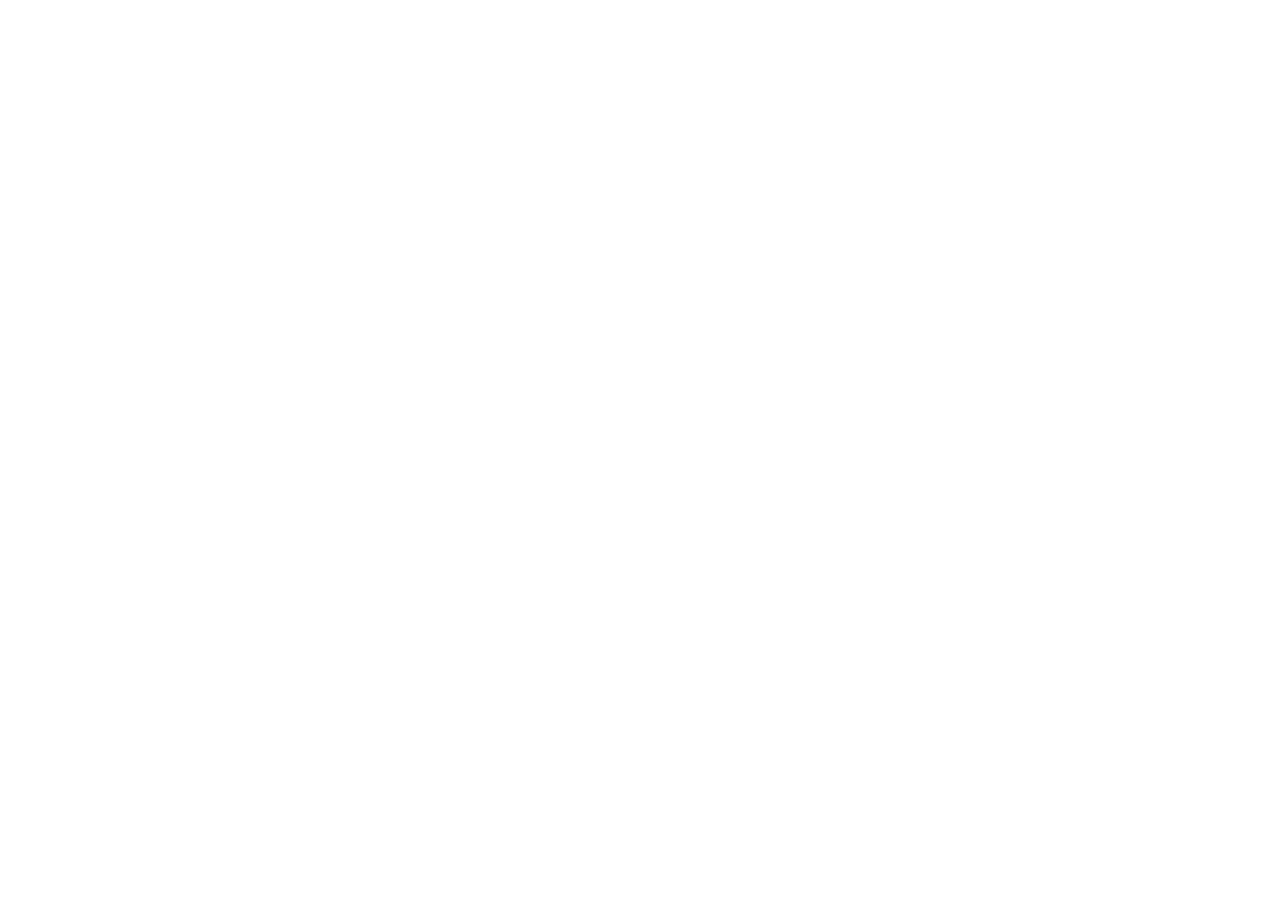
==== index.html @ 6be5a3cf "Add README.md, index.html, styles.css" ====
<!DOCTYPE html>
<html lang="en">
<head>
    <meta charset="UTF-8">
    <meta name="viewport" content="width=device-width, initial-scale=1.0">
    <link rel="stylesheet" href="./styles.css">
    <title>Landing page</title>
</head>
<body>
    <div class="body">
        <div class="div-hero">

        </div>
        <div class="div-info">

        </div>
        <div class="div-quote">

        </div>
        <div class="div-footer">

        </div>
    </div>
</body>
</html>
---- styles.css ----
* {
    font-family: 'Segoe UI', Tahoma, Geneva, Verdana, sans-serif;
}

.body {
    display: flex;
}

.div-hero {
    background-color: #1F2937; 
}

.button {
    background-color: #3882F6;
}

.div-info {
    background-color: #FFFFFF;
}

.div-quote {
    background-color: #E5E7EB;
}

.div-footer {
    background-color: #1F2937; 
}
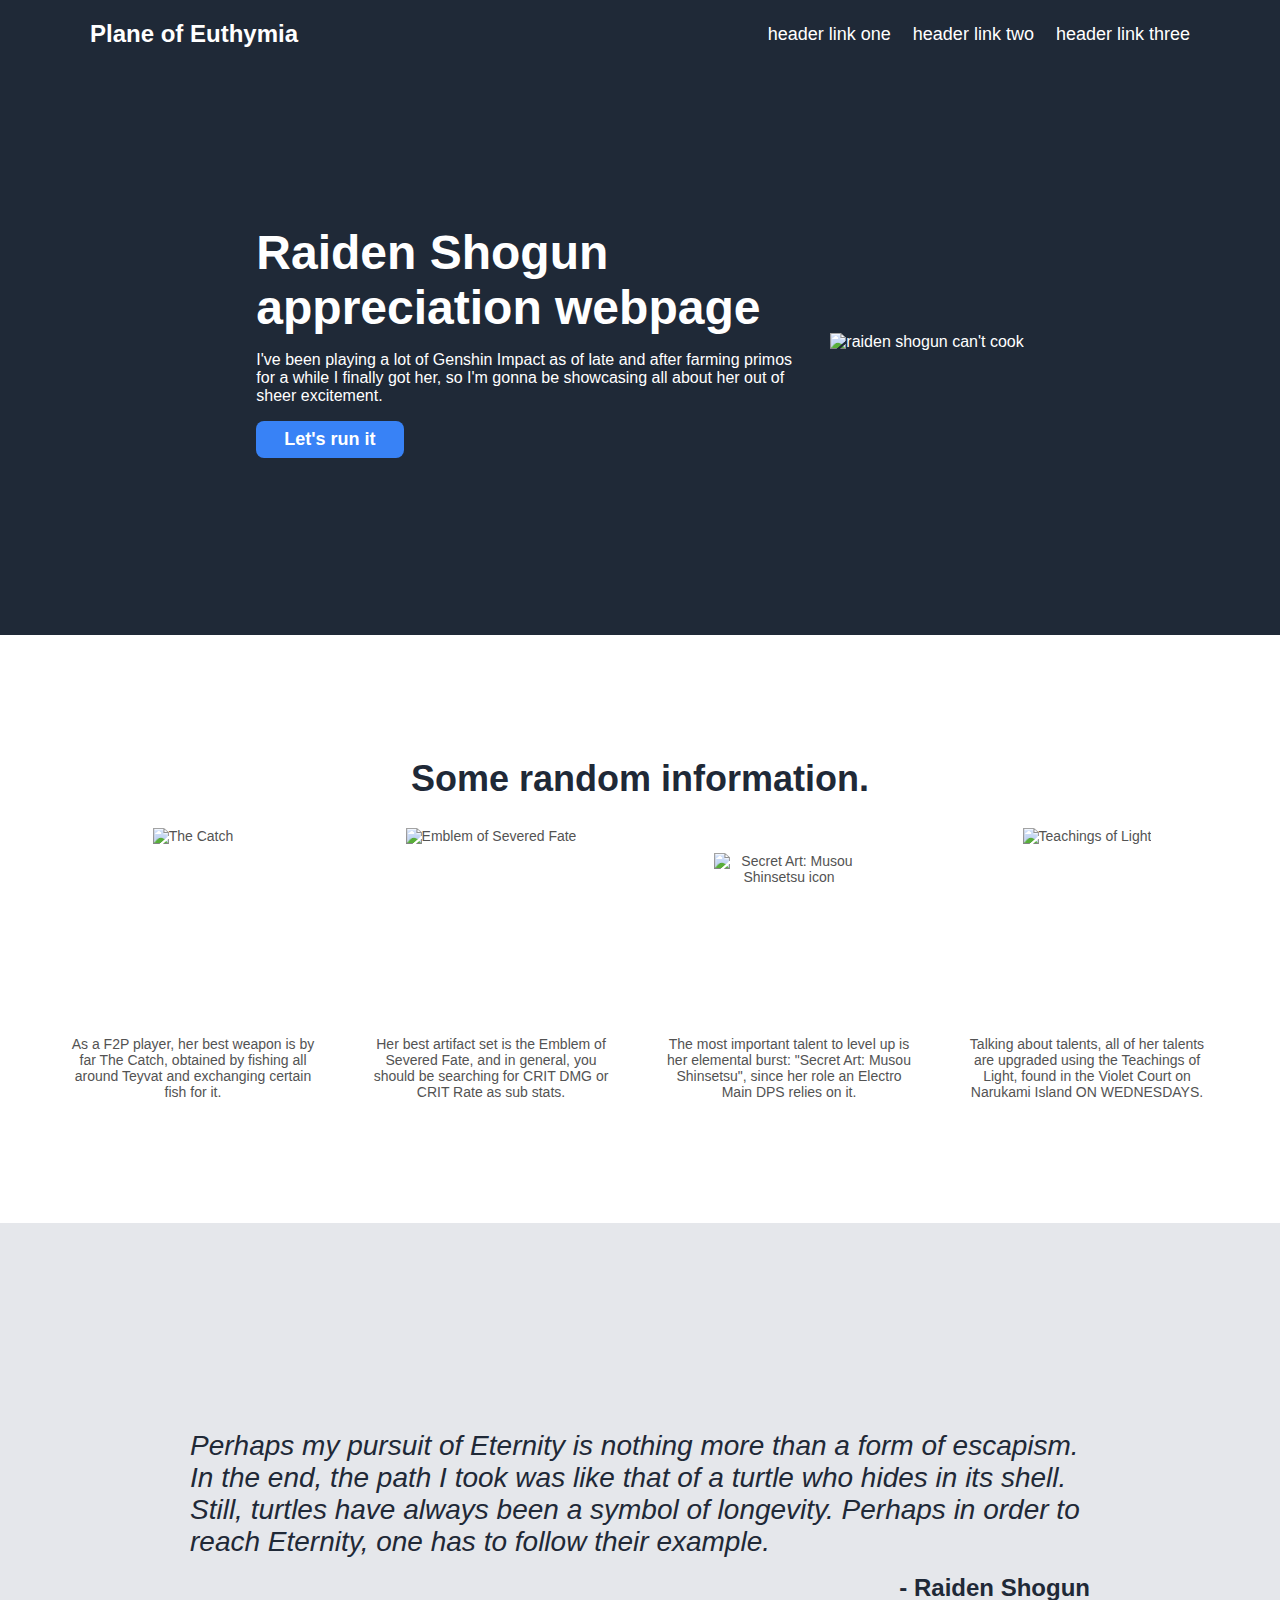
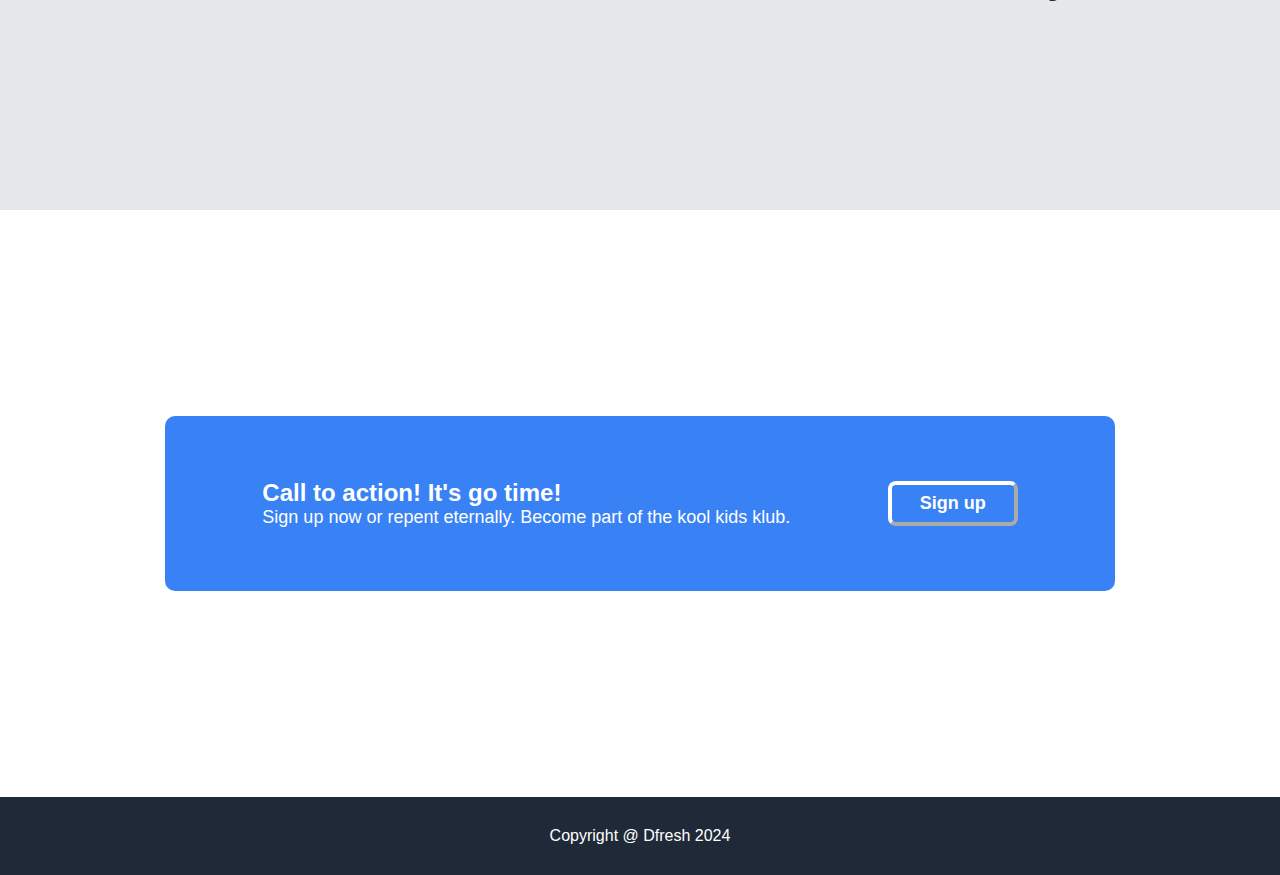
==== commit e992a93f: "Add a couple of extra files and finish main code" ====
--- a/index.html
+++ b/index.html
@@ -6,20 +6,82 @@
     <link rel="stylesheet" href="./styles.css">
     <title>Landing page</title>
 </head>
-<body>
-    <div class="body">
+<body>  
+        <div class="header">
+            <div class="header-content">
+                <div class="header-left">
+                    <div>Plane of Euthymia</div>
+                </div>
+                <div class="header-right">
+                    <a href="./raiden.html">header link one</a>
+                    <a href="./raiden.html">header link two</a>
+                    <a href="./raiden.html">header link three</a>
+                </div>
+            </div>            
+        </div>
         <div class="div-hero">
-
+            <div class="hero-content">
+                <div class="hero-content-left">
+                    <div class="forty-eight-text">Raiden Shogun appreciation webpage</div>
+                    <div>I've been playing a lot of Genshin Impact as of late and after farming primos for a while I finally got her, so I'm gonna be showcasing all about her out of sheer excitement.</div>
+                    <div class="hero-button">
+                        <button><a href="./raiden.html">Let's run it</a></button>
+                    </div>
+                    
+                </div>
+                <div class="hero-content-right">
+                    <div class="image-container">
+                        <img src="https://cdn.oneesports.gg/cdn-data/2022/01/GenshinImpact_GordonRamsayRaidenShogunMeme.jpg" alt="raiden shogun can't cook" height="250px" width="auto">
+                    </div>
+                </div>
+            </div>
         </div>
         <div class="div-info">
+            <div class="info-text">Some random information.</div>
 
+            <div class="info-item-pack">
+
+                <div class="info-item">
+                        <img src="https://static.wikia.nocookie.net/gensin-impact/images/f/f5/Weapon_The_Catch.png/revision/latest/scale-to-width/360?cb=20210901044833" alt="The Catch">
+                    <div>As a F2P player, her best weapon is by far The Catch, obtained by fishing all around Teyvat and exchanging certain fish for it.</div>
+                </div>
+                <div class="info-item">
+                        <img src="https://api.ambr.top/assets/UI/reliquary/UI_RelicIcon_15020_4.png" alt="Emblem of Severed Fate">
+                    <div>Her best artifact set is the Emblem of Severed Fate, and in general, you should be searching for CRIT DMG or CRIT Rate as sub stats.</div>
+                </div>
+                <div class="info-item">
+                        <img class="big-image" src="https://static.wikia.nocookie.net/gensin-impact/images/e/e0/Talent_Secret_Art_Musou_Shinsetsu.png/revision/latest/thumbnail/width/360/height/360?cb=20210901023456" alt="Secret Art: Musou Shinsetsu icon">
+                    <div>The most important talent to level up is her elemental burst: "Secret Art: Musou Shinsetsu", since her role an Electro Main DPS relies on it.
+                    </div>
+                </div>
+                <div class="info-item">
+                        <img src="https://static.wikia.nocookie.net/gensin-impact/images/9/95/Item_Philosophies_of_Light.png/revision/latest/thumbnail/width/360/height/360?cb=20210721030159" alt="Teachings of Light">
+                    <div>Talking about talents, all of her talents are upgraded using the Teachings of Light, found in the Violet Court on Narukami Island ON WEDNESDAYS.</div>
+                </div>
+            </div>
         </div>
         <div class="div-quote">
+            <div class="quote-content">
+                    <div class="quote">Perhaps my pursuit of Eternity is nothing more than a form of escapism. In the end, the path I took was like that of a turtle who hides in its shell. Still, turtles have always been a symbol of longevity. Perhaps in order to reach Eternity, one has to follow their example.</div>
+                    <div class="author">- Raiden Shogun</div>
+            </div>
+        </div>
+        <div class="div-subs">
+            <div class="subs-content">
+                <div class="subs-content-left">
+                    <div>Call to action! It's go time!</div>
+                    <div class="subs-right-desc">Sign up now or repent eternally. Become part of the kool kids klub.</div>
+                </div>
+                <div class="subs-content-right">
+                    <button class="subs-button"><a href="./raiden.html">Sign up</a></button>
+                </div>                
+            </div>
+        </div>
+        <div class="footer">
+            <div class="footer-proper">
+                <div>Copyright @ Dfresh 2024</div>
+            </div>
+        </div>
 
-        </div>
-        <div class="div-footer">
-
-        </div>
-    </div>
 </body>
 </html>--- a/styles.css
+++ b/styles.css
@@ -1,27 +1,216 @@
 * {
-    font-family: 'Segoe UI', Tahoma, Geneva, Verdana, sans-serif;
-}
-
-.body {
-    display: flex;
+    font-family:'Lucida Sans', 'Lucida Sans Regular', 'Lucida Grande', 'Lucida Sans Unicode', Geneva, Verdana, sans-serif
+}
+
+body {
+    height: 275vh;
+    margin: 0;
+    display: flex;
+    flex-direction: column;
+    justify-content: space-between;
+}
+
+.header {
+    padding-top: 20px;
+    display: flex;
+    justify-content: center;
+    background-color: #1F2937;
+}
+
+.header-content {
+    display: flex;
+    justify-content: space-between;
+    align-items: center;
+    background-color: #1F2937;
+    width: 1100px;
+    color: #FFFFFF;
+}
+
+.header-left {
+    font-weight: bold;
+    font-size: 24px;
+}
+
+.header-right {
+    display: flex;
+    font-size: 18px;
+    gap: 22px;
+
 }
 
 .div-hero {
+    background-color: #1F2937;
+    display: flex;
+    justify-content: center;
+    flex: 1;
+    color: #FFFFFF;
+}
+
+.hero-content {
+    width: 1100px;
+    display: flex;
+    justify-content: center;
+    align-items: center;
+    gap: 24px;
+}
+
+.hero-content-left {
+    width: 550px;
+    display: flex;
+    gap: 16px;
+    flex-direction: column;
+    justify-content: center;
+}
+
+.forty-eight-text {
+    font-size: 48px;
+    font-weight: bolder;
+}
+
+.hero-button button {
+    color: #FFFFFF;
+    font-size: 18px;
+    font-weight: bold;
+    border: none;
+    border-radius: 8px;
+    background: #3882F6;
+    padding: 8px 28px;
+}
+
+.div-info {
+    background-color: #FFFFFF;
+    display: flex;
+    flex-direction: column;
+    flex: 1;
+    justify-content: center;
+    align-items: center;
+}
+
+.info-text {
+    font-size: 36px;
+    font-weight: bolder;
+    color: #1F2937;
+    margin-bottom: 28px;
+}
+
+.info-item-pack {
+    display: flex;
+    justify-content: center;
+    align-items: center;
+    gap: 48px;
+}
+
+.info-item {
+    display: flex;
+    justify-content: center;
+    flex-wrap: wrap;
+    font-size: 14px;
+    text-align: center;
+    color: #535353;
+    flex: 0 250px;
+    gap: 8px;
+}
+
+.info-item img {
+    height: 200px;
+    width: auto;
+}
+
+.info-item .big-image {
+    height: 150px;
+    padding: 25px 50px;
+    width: auto;
+}
+
+.div-quote {
+    background-color: #E5E7EB;
+    display: flex;
+    flex: 1;
+    justify-content: center;
+    align-items: center;
+}
+
+.quote-content {
+    display: flex;
+    flex-direction: column;
+    justify-content: center;
+    align-items: center;
+    width: 900px;
+    gap: 16px;
+}
+
+.quote {
+    display: flex;
+    align-self: flex-start;
+    font-size: 28px;
+    font-weight: 100;
+    font-style: italic;
+    color: #1F2937;
+}
+
+.author {
+    display: flex;
+    align-self: flex-end;
+    font-size: 24px;
+    font-weight: bold;
+    color: #1F2937;
+}
+
+.div-subs {
+    background-color: #FFFFFF;
+    display: flex;
+    flex: 1;
+    justify-content: center;
+    align-items: center;
+}
+
+.subs-content {
+    height: 175px;
+    width: 950px;
+    display: flex;
+    justify-content: space-evenly;
+    align-items: center;
+    border-radius: 10px;
+    background: #3882F6;
+    color: #FFFFFF;
+}
+
+.subs-content-left {
+    font-size: 24px;
+    font-weight: bold;
+
+}
+
+.subs-right-desc {
+    font-size: 18px;
+    font-weight: normal;
+}
+
+.subs-button {
+    padding: 8px 28px;
+    border-color: #FFFFFF;
+    border-width: 4px;
+    border-radius: 8px;
+    background-color: #3882F6;
+    font-size: 18px;
+    font-weight: bold;
+    color: #FFFFFF;
+}
+
+.footer {
     background-color: #1F2937; 
+    display: flex;
+    justify-content: center;
+    align-items: center;
+    padding: 30px;
+    color: #FFFFFF;
 }
 
 .button {
     background-color: #3882F6;
 }
 
-.div-info {
-    background-color: #FFFFFF;
-}
-
-.div-quote {
-    background-color: #E5E7EB;
-}
-
-.div-footer {
-    background-color: #1F2937; 
-}
+a {
+    text-decoration: none;
+    color: #FFFFFF;
+}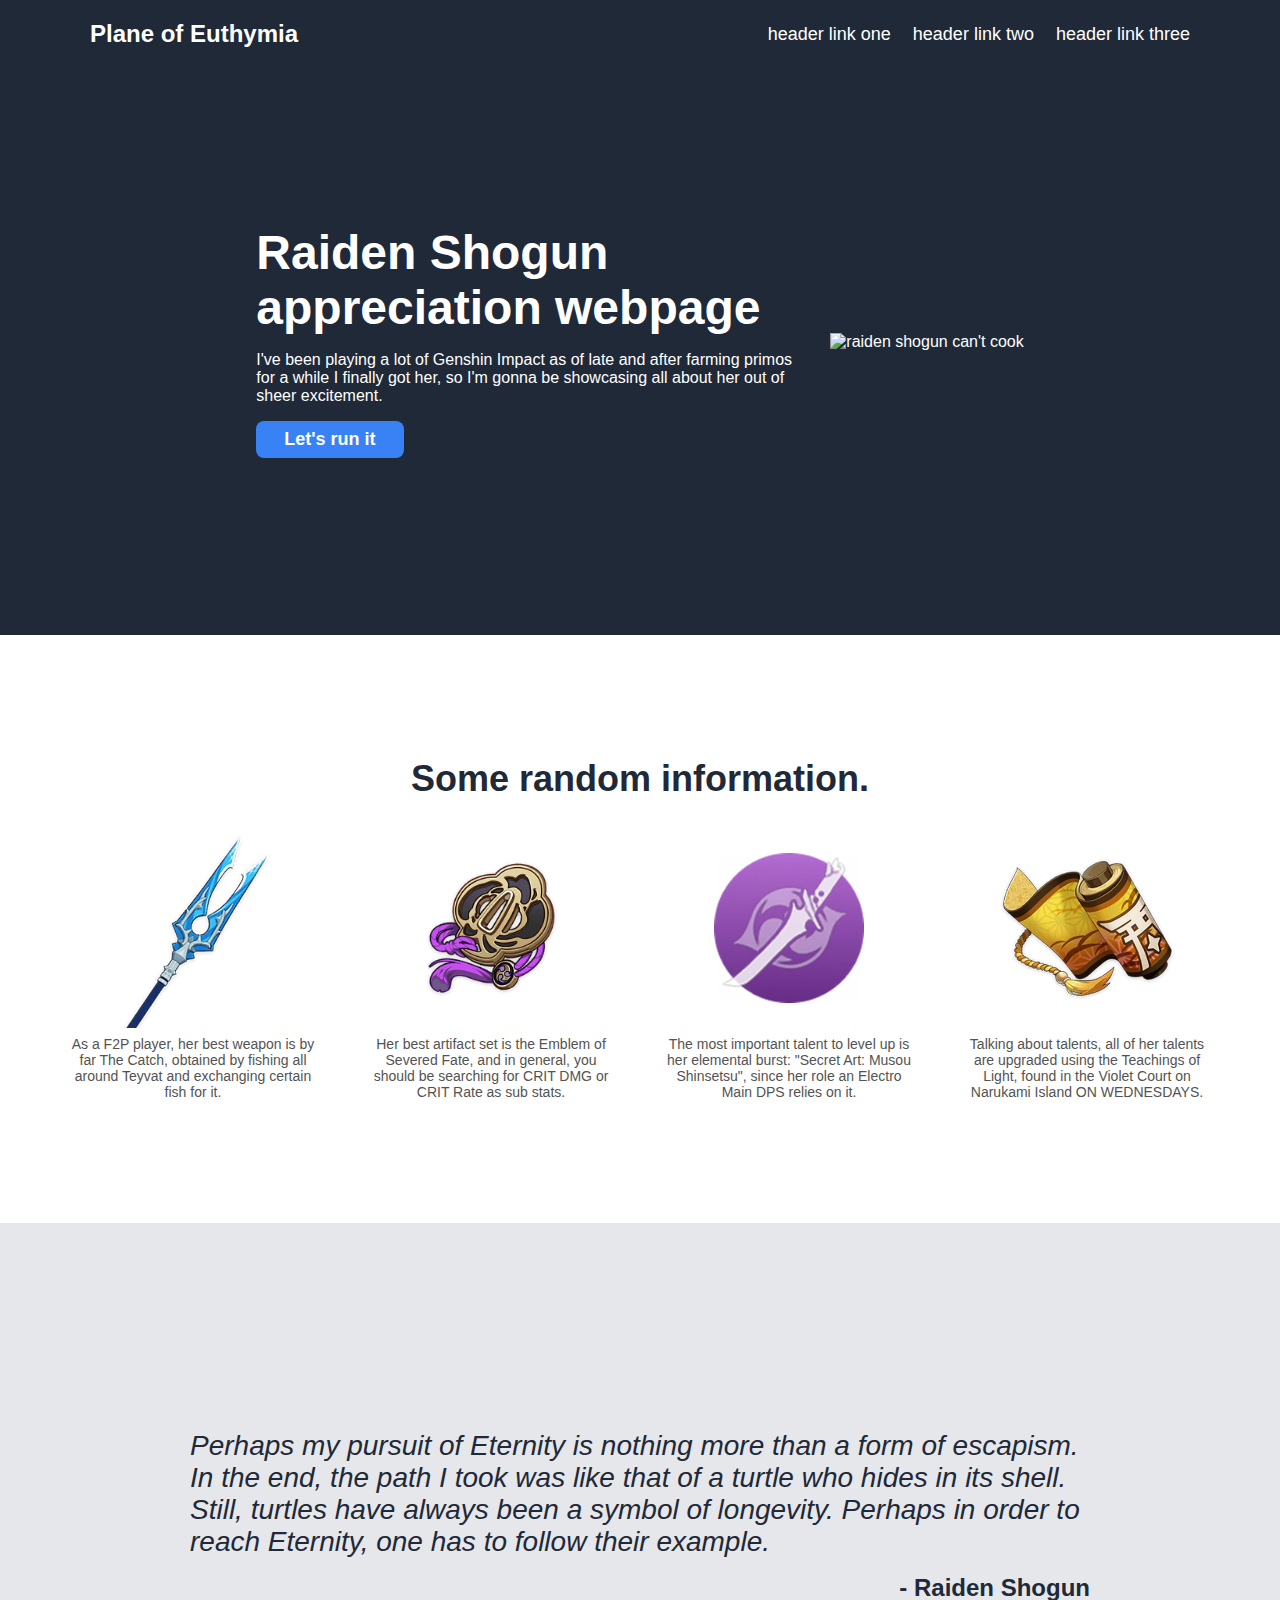
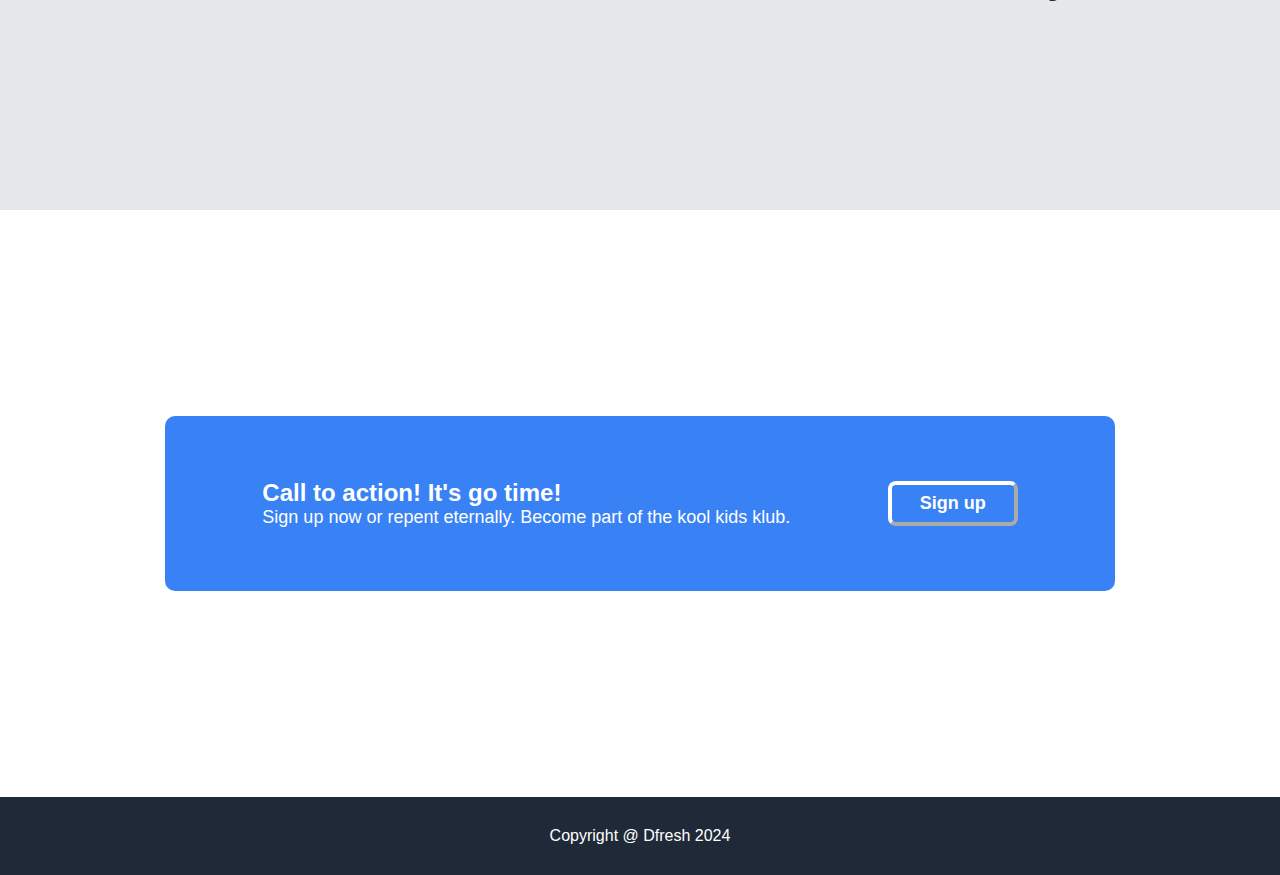
==== commit a588d2c4: "Add 'img' folder and a few images" ====
--- a/index.html
+++ b/index.html
@@ -42,20 +42,20 @@
             <div class="info-item-pack">
 
                 <div class="info-item">
-                        <img src="https://static.wikia.nocookie.net/gensin-impact/images/f/f5/Weapon_The_Catch.png/revision/latest/scale-to-width/360?cb=20210901044833" alt="The Catch">
+                        <img src="./img/the-catch.png" alt="The Catch">
                     <div>As a F2P player, her best weapon is by far The Catch, obtained by fishing all around Teyvat and exchanging certain fish for it.</div>
                 </div>
                 <div class="info-item">
-                        <img src="https://api.ambr.top/assets/UI/reliquary/UI_RelicIcon_15020_4.png" alt="Emblem of Severed Fate">
+                        <img src="./img/artifact.png" alt="Emblem of Severed Fate">
                     <div>Her best artifact set is the Emblem of Severed Fate, and in general, you should be searching for CRIT DMG or CRIT Rate as sub stats.</div>
                 </div>
                 <div class="info-item">
-                        <img class="big-image" src="https://static.wikia.nocookie.net/gensin-impact/images/e/e0/Talent_Secret_Art_Musou_Shinsetsu.png/revision/latest/thumbnail/width/360/height/360?cb=20210901023456" alt="Secret Art: Musou Shinsetsu icon">
+                        <img class="big-image" src="./img/burst.png" alt="Secret Art: Musou Shinsetsu icon">
                     <div>The most important talent to level up is her elemental burst: "Secret Art: Musou Shinsetsu", since her role an Electro Main DPS relies on it.
                     </div>
                 </div>
                 <div class="info-item">
-                        <img src="https://static.wikia.nocookie.net/gensin-impact/images/9/95/Item_Philosophies_of_Light.png/revision/latest/thumbnail/width/360/height/360?cb=20210721030159" alt="Teachings of Light">
+                        <img src="./img/philosophies.png" alt="Teachings of Light">
                     <div>Talking about talents, all of her talents are upgraded using the Teachings of Light, found in the Violet Court on Narukami Island ON WEDNESDAYS.</div>
                 </div>
             </div>
